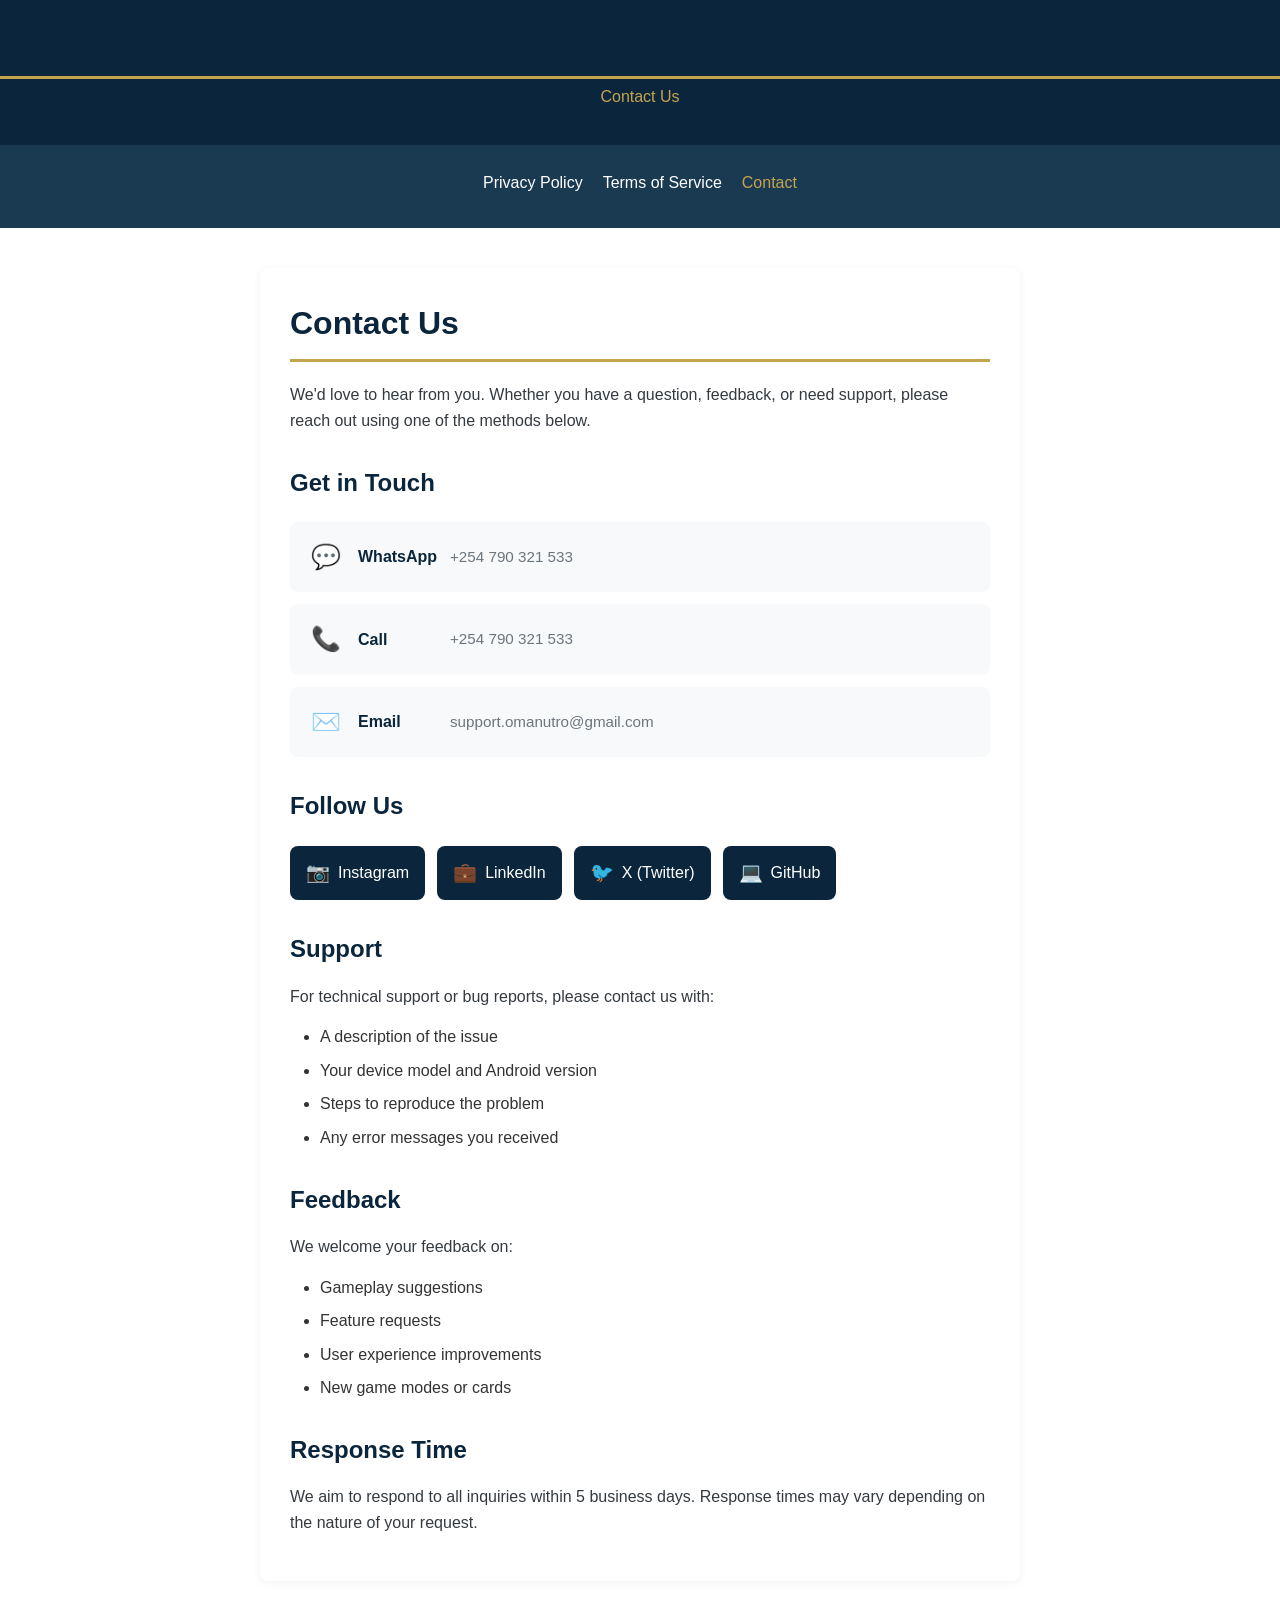
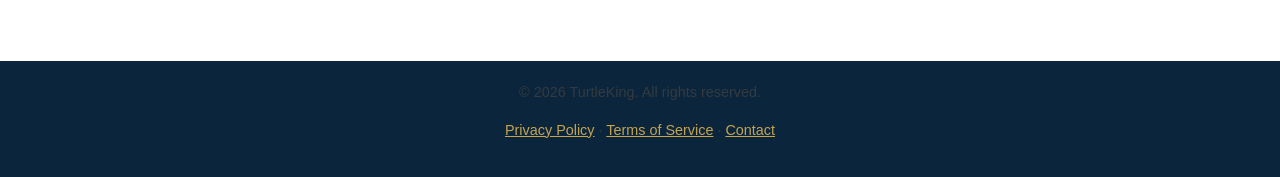
==== docs/legal/contact.html @ c4bdfeac "release: v1.3.1 legal compliance and Play Store preparation" ====
<!DOCTYPE html>
<html lang="en">
<head>
  <meta charset="UTF-8">
  <meta name="viewport" content="width=device-width, initial-scale=1.0">
  <title>Contact — TurtleKing</title>
  <link rel="stylesheet" href="css/style.css">
  <meta name="description" content="Contact TurtleKing — Get in touch with us.">
</head>
<body>
  <header class="header">
    <h1>TurtleKing</h1>
    <p class="subtitle">Contact Us</p>
  </header>

  <nav class="nav">
    <ul>
      <li><a href="privacy.html">Privacy Policy</a></li>
      <li><a href="terms.html">Terms of Service</a></li>
      <li><a href="contact.html" class="active">Contact</a></li>
    </ul>
  </nav>

  <main class="container">
    <article class="content">
      <h1>Contact Us</h1>

      <p>We'd love to hear from you. Whether you have a question, feedback, or need support, please reach out using one of the methods below.</p>

      <section>
        <h2>Get in Touch</h2>
        <div class="contact-links">
          <a href="https://wa.me/254790321533" class="contact-link" target="_blank" rel="noopener noreferrer">
            <span class="contact-icon">💬</span>
            <span class="contact-label">WhatsApp</span>
            <span class="contact-detail">+254 790 321 533</span>
          </a>
          
          <a href="tel:+254790321533" class="contact-link">
            <span class="contact-icon">📞</span>
            <span class="contact-label">Call</span>
            <span class="contact-detail">+254 790 321 533</span>
          </a>
          
          <a href="mailto:support.omanutro@gmail.com" class="contact-link">
            <span class="contact-icon">✉️</span>
            <span class="contact-label">Email</span>
            <span class="contact-detail">support.omanutro@gmail.com</span>
          </a>
        </div>
      </section>

      <section>
        <h2>Follow Us</h2>
        <div class="social-links">
          <a href="https://www.instagram.com/sxmplycaleb/" class="social-link" target="_blank" rel="noopener noreferrer">
            <span class="social-icon">📷</span>
            <span class="social-label">Instagram</span>
          </a>
          
          <a href="https://www.linkedin.com/in/caleb-ong-au-573219333" class="social-link" target="_blank" rel="noopener noreferrer">
            <span class="social-icon">💼</span>
            <span class="social-label">LinkedIn</span>
          </a>
          
          <a href="https://x.com/sxmplycaleb" class="social-link" target="_blank" rel="noopener noreferrer">
            <span class="social-icon">🐦</span>
            <span class="social-label">X (Twitter)</span>
          </a>
          
          <a href="https://github.com/sxmplycaleb" class="social-link" target="_blank" rel="noopener noreferrer">
            <span class="social-icon">💻</span>
            <span class="social-label">GitHub</span>
          </a>
        </div>
      </section>

      <section>
        <h2>Support</h2>
        <p>For technical support or bug reports, please contact us with:</p>
        <ul>
          <li>A description of the issue</li>
          <li>Your device model and Android version</li>
          <li>Steps to reproduce the problem</li>
          <li>Any error messages you received</li>
        </ul>
      </section>

      <section>
        <h2>Feedback</h2>
        <p>We welcome your feedback on:</p>
        <ul>
          <li>Gameplay suggestions</li>
          <li>Feature requests</li>
          <li>User experience improvements</li>
          <li>New game modes or cards</li>
        </ul>
      </section>

      <section>
        <h2>Response Time</h2>
        <p>We aim to respond to all inquiries within 5 business days. Response times may vary depending on the nature of your request.</p>
      </section>
    </article>
  </main>

  <footer class="footer">
    <p>&copy; 2026 TurtleKing. All rights reserved.</p>
    <p>
      <a href="privacy.html">Privacy Policy</a> · 
      <a href="terms.html">Terms of Service</a> · 
      <a href="contact.html">Contact</a>
    </p>
  </footer>
</body>
</html>
---- docs/legal/css/style.css ----
/* TurtleKing Legal Website Styles */
/* Color Palette: Navy (#0B263C), Gold (#C5A44E), White */

:root {
  --navy: #0B263C;
  --navy-light: #1a3a52;
  --gold: #C5A44E;
  --gold-light: #d4b96a;
  --white: #ffffff;
  --gray-100: #f8f9fa;
  --gray-200: #e9ecef;
  --gray-600: #6c757d;
  --gray-800: #343a40;
  --text-color: #333333;
  --link-color: #0B263C;
  --link-hover: #C5A44E;
}

* {
  box-sizing: border-box;
  margin: 0;
  padding: 0;
}

html {
  scroll-behavior: smooth;
}

body {
  font-family: -apple-system, BlinkMacSystemFont, 'Segoe UI', Roboto, 'Helvetica Neue', Arial, sans-serif;
  line-height: 1.6;
  color: var(--text-color);
  background-color: var(--white);
  font-size: 16px;
}

/* Header */
.header {
  background-color: var(--navy);
  color: var(--white);
  padding: 20px 0;
  text-align: center;
}

.header h1 {
  font-size: 1.8rem;
  font-weight: 700;
  margin-bottom: 5px;
}

.header .subtitle {
  color: var(--gold);
  font-size: 1rem;
  font-weight: 400;
}

/* Navigation */
.nav {
  background-color: var(--navy-light);
  padding: 10px 0;
  position: sticky;
  top: 0;
  z-index: 100;
}

.nav ul {
  list-style: none;
  display: flex;
  justify-content: center;
  gap: 20px;
  flex-wrap: wrap;
  padding: 0 20px;
}

.nav a {
  color: var(--white);
  text-decoration: none;
  font-weight: 500;
  transition: color 0.2s;
}

.nav a:hover,
.nav a.active {
  color: var(--gold);
}

/* Main Content */
.container {
  max-width: 800px;
  margin: 0 auto;
  padding: 40px 20px;
}

.content {
  background: var(--white);
  border-radius: 8px;
  padding: 30px;
  box-shadow: 0 2px 10px rgba(0, 0, 0, 0.05);
}

/* Typography */
h1 {
  font-size: 2rem;
  color: var(--navy);
  margin-bottom: 20px;
  border-bottom: 3px solid var(--gold);
  padding-bottom: 10px;
}

h2 {
  font-size: 1.5rem;
  color: var(--navy);
  margin: 30px 0 15px;
}

h3 {
  font-size: 1.2rem;
  color: var(--navy-light);
  margin: 20px 0 10px;
}

p {
  margin-bottom: 15px;
  color: var(--gray-800);
}

ul, ol {
  margin: 15px 0;
  padding-left: 30px;
}

li {
  margin-bottom: 8px;
}

/* Links */
a {
  color: var(--link-color);
  text-decoration: underline;
  transition: color 0.2s;
}

a:hover {
  color: var(--link-hover);
}

/* Contact Info */
.contact-info {
  background: var(--gray-100);
  padding: 20px;
  border-radius: 8px;
  margin: 20px 0;
}

.contact-info p {
  margin-bottom: 10px;
}

.contact-info strong {
  color: var(--navy);
}

/* Contact Links */
.contact-links {
  display: flex;
  flex-direction: column;
  gap: 12px;
  margin: 20px 0;
}

.contact-link {
  display: flex;
  align-items: center;
  gap: 12px;
  padding: 16px;
  background: var(--gray-100);
  border-radius: 8px;
  text-decoration: none;
  color: var(--text-color);
  transition: background-color 0.2s, transform 0.2s;
}

.contact-link:hover {
  background: var(--gray-200);
  transform: translateY(-2px);
}

.contact-icon {
  font-size: 1.5rem;
  width: 40px;
  text-align: center;
}

.contact-label {
  font-weight: 600;
  color: var(--navy);
  min-width: 80px;
}

.contact-detail {
  color: var(--gray-600);
  font-size: 0.95rem;
}

/* Social Links */
.social-links {
  display: flex;
  flex-wrap: wrap;
  gap: 12px;
  margin: 20px 0;
}

.social-link {
  display: flex;
  align-items: center;
  gap: 8px;
  padding: 12px 16px;
  background: var(--navy);
  color: var(--white);
  border-radius: 8px;
  text-decoration: none;
  transition: background-color 0.2s, transform 0.2s;
}

.social-link:hover {
  background: var(--navy-light);
  transform: translateY(-2px);
}

.social-icon {
  font-size: 1.2rem;
}

.social-label {
  font-weight: 500;
}

/* Footer */
.footer {
  background-color: var(--navy);
  color: var(--white);
  text-align: center;
  padding: 20px;
  margin-top: 40px;
  font-size: 0.9rem;
}

.footer a {
  color: var(--gold);
}

/* Responsive */
@media (max-width: 600px) {
  .container {
    padding: 20px 15px;
  }

  .content {
    padding: 20px;
  }

  h1 {
    font-size: 1.6rem;
  }

  h2 {
    font-size: 1.3rem;
  }

  .nav ul {
    gap: 15px;
  }

  .nav a {
    font-size: 0.9rem;
  }
}

/* Accessibility */
@media (prefers-reduced-motion: reduce) {
  html {
    scroll-behavior: auto;
  }
}

/* Print Styles */
@media print {
  .nav, .footer {
    display: none;
  }

  .content {
    box-shadow: none;
    padding: 0;
  }
}
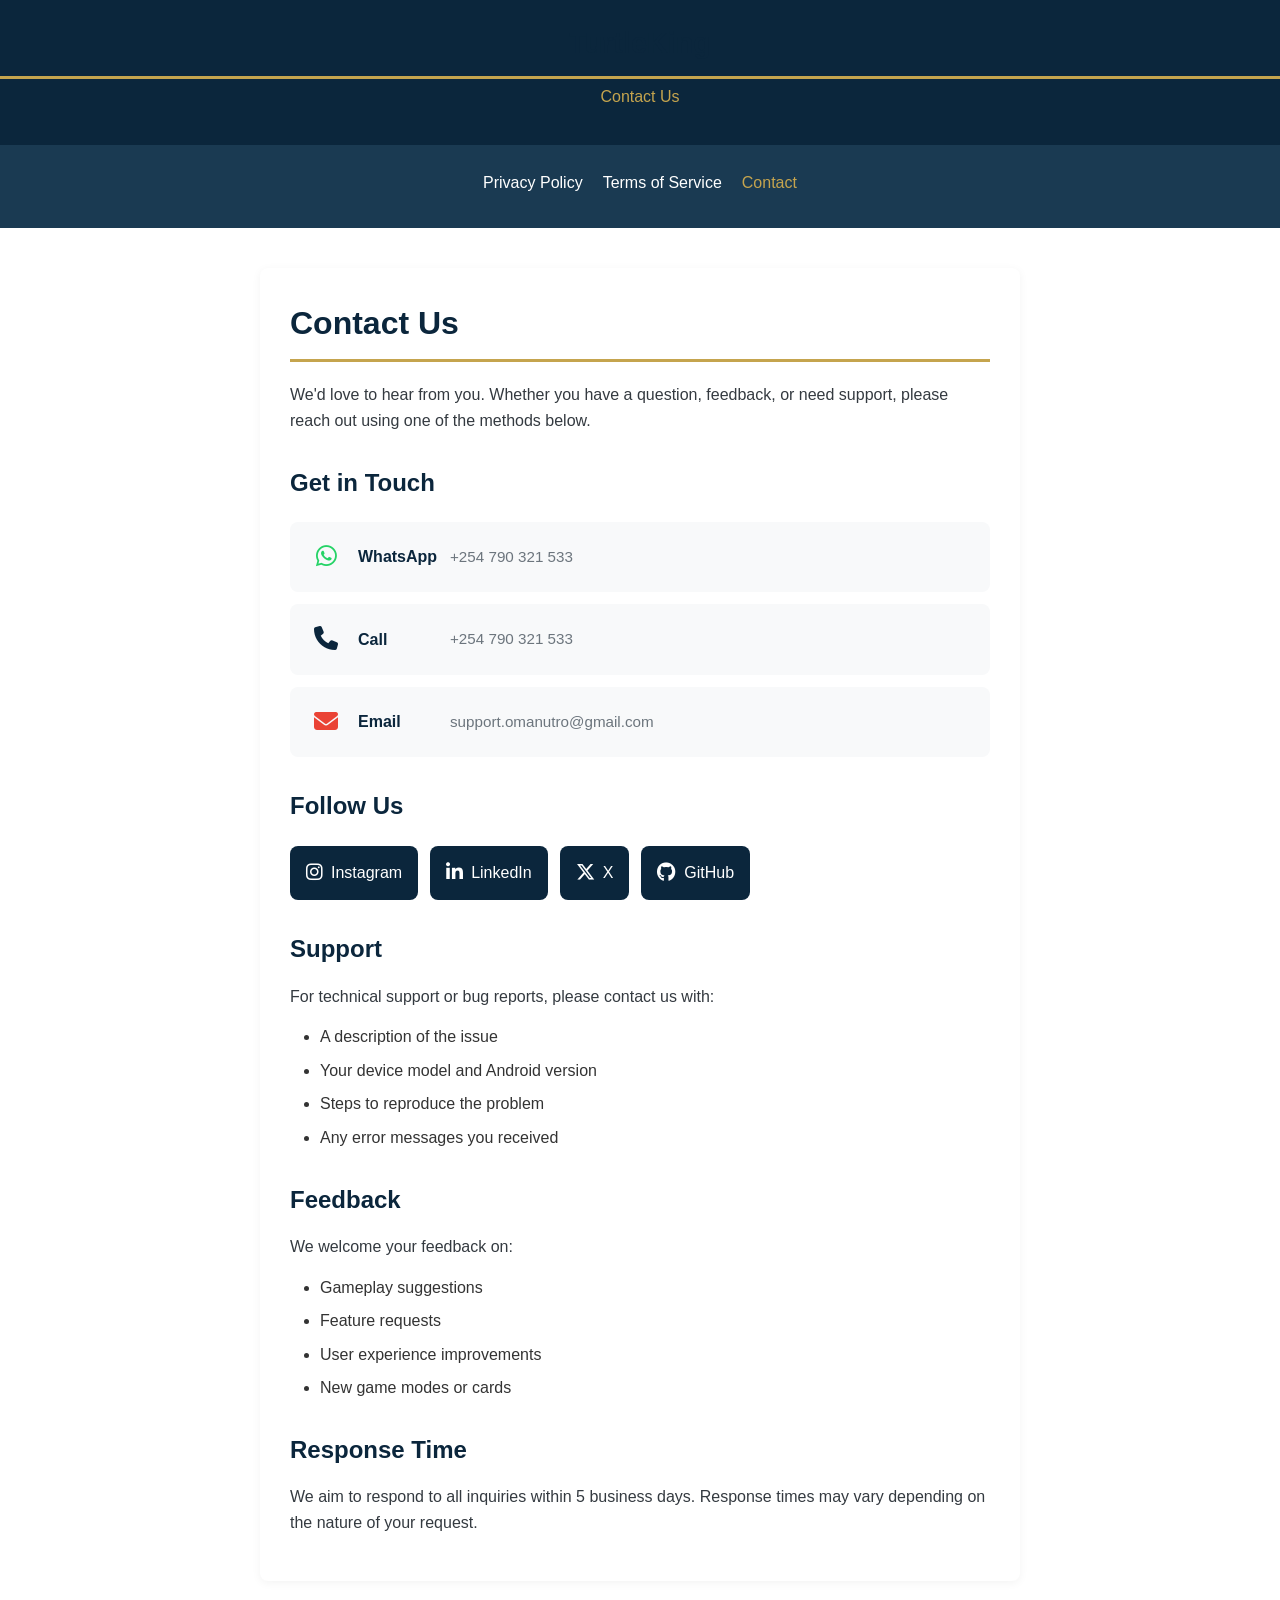
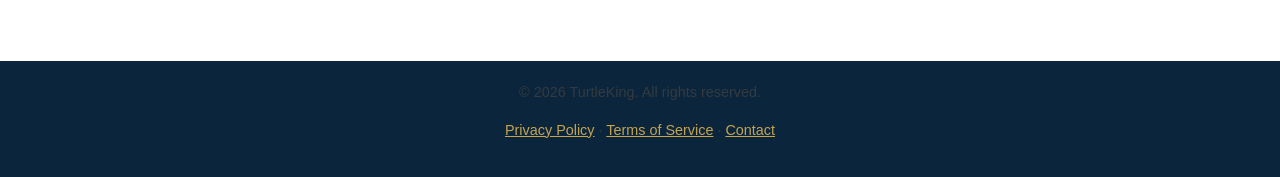
==== commit a11c0b18: "polish: contact page brand icons, copyright notice, fix settings test" ====
--- a/docs/legal/contact.html
+++ b/docs/legal/contact.html
@@ -5,6 +5,7 @@
   <meta name="viewport" content="width=device-width, initial-scale=1.0">
   <title>Contact — TurtleKing</title>
   <link rel="stylesheet" href="css/style.css">
+  <link rel="stylesheet" href="https://cdnjs.cloudflare.com/ajax/libs/font-awesome/6.5.1/css/all.min.css" integrity="sha512-DTOQO9RWCH3ppGqcWaEA1BIZOC6xxalwEsw9c2QQeAIftl+Vegovlnee1c9QX4TctnWMn13TZye+giMm8e2LwA==" crossorigin="anonymous" referrerpolicy="no-referrer" />
   <meta name="description" content="Contact TurtleKing — Get in touch with us.">
 </head>
 <body>
@@ -31,19 +32,19 @@
         <h2>Get in Touch</h2>
         <div class="contact-links">
           <a href="https://wa.me/254790321533" class="contact-link" target="_blank" rel="noopener noreferrer">
-            <span class="contact-icon">💬</span>
+            <span class="contact-icon" style="color: #25D366;"><i class="fab fa-whatsapp"></i></span>
             <span class="contact-label">WhatsApp</span>
             <span class="contact-detail">+254 790 321 533</span>
           </a>
           
           <a href="tel:+254790321533" class="contact-link">
-            <span class="contact-icon">📞</span>
+            <span class="contact-icon" style="color: #0B263C;"><i class="fas fa-phone"></i></span>
             <span class="contact-label">Call</span>
             <span class="contact-detail">+254 790 321 533</span>
           </a>
           
           <a href="mailto:support.omanutro@gmail.com" class="contact-link">
-            <span class="contact-icon">✉️</span>
+            <span class="contact-icon" style="color: #EA4335;"><i class="fas fa-envelope"></i></span>
             <span class="contact-label">Email</span>
             <span class="contact-detail">support.omanutro@gmail.com</span>
           </a>
@@ -54,22 +55,22 @@
         <h2>Follow Us</h2>
         <div class="social-links">
           <a href="https://www.instagram.com/sxmplycaleb/" class="social-link" target="_blank" rel="noopener noreferrer">
-            <span class="social-icon">📷</span>
+            <span class="social-icon" style="color: #fff;"><i class="fab fa-instagram"></i></span>
             <span class="social-label">Instagram</span>
           </a>
           
           <a href="https://www.linkedin.com/in/caleb-ong-au-573219333" class="social-link" target="_blank" rel="noopener noreferrer">
-            <span class="social-icon">💼</span>
+            <span class="social-icon" style="color: #fff;"><i class="fab fa-linkedin-in"></i></span>
             <span class="social-label">LinkedIn</span>
           </a>
           
           <a href="https://x.com/sxmplycaleb" class="social-link" target="_blank" rel="noopener noreferrer">
-            <span class="social-icon">🐦</span>
-            <span class="social-label">X (Twitter)</span>
+            <span class="social-icon" style="color: #fff;"><i class="fab fa-x-twitter"></i></span>
+            <span class="social-label">X</span>
           </a>
           
           <a href="https://github.com/sxmplycaleb" class="social-link" target="_blank" rel="noopener noreferrer">
-            <span class="social-icon">💻</span>
+            <span class="social-icon" style="color: #fff;"><i class="fab fa-github"></i></span>
             <span class="social-label">GitHub</span>
           </a>
         </div>
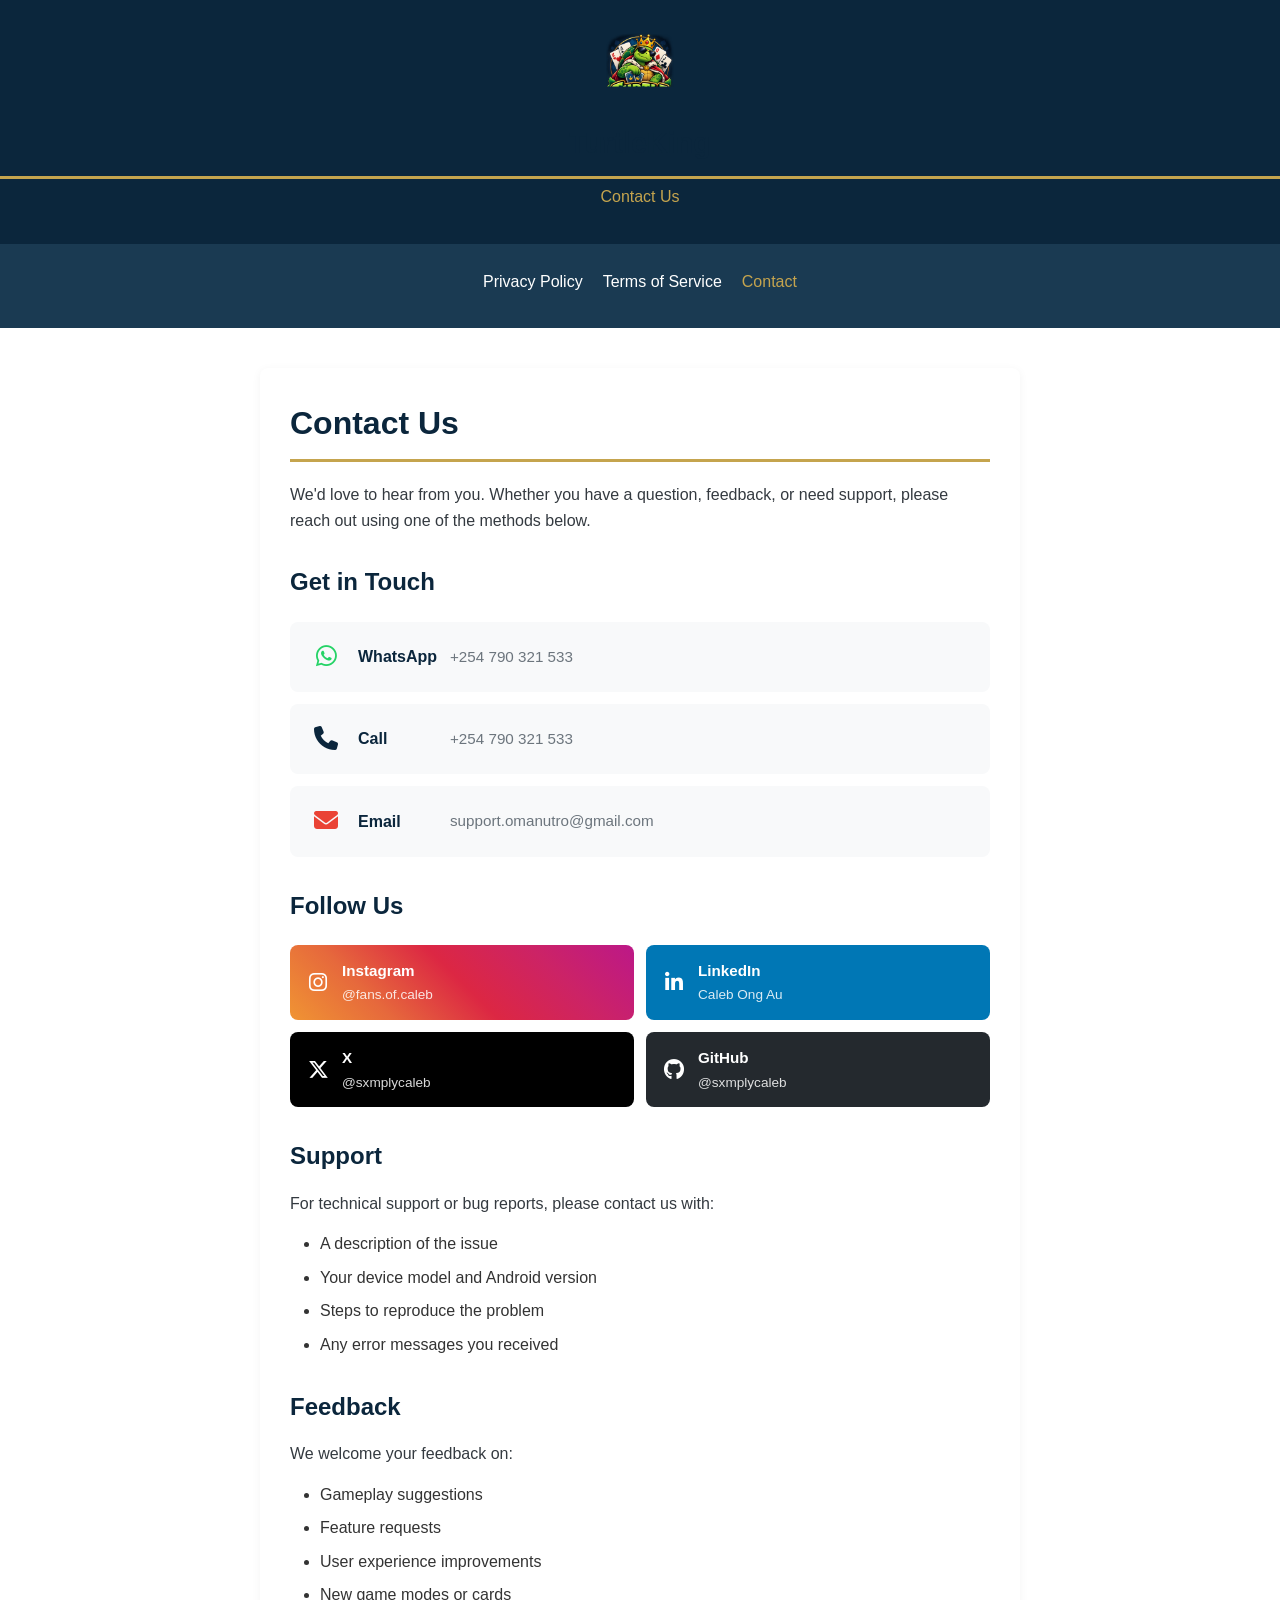
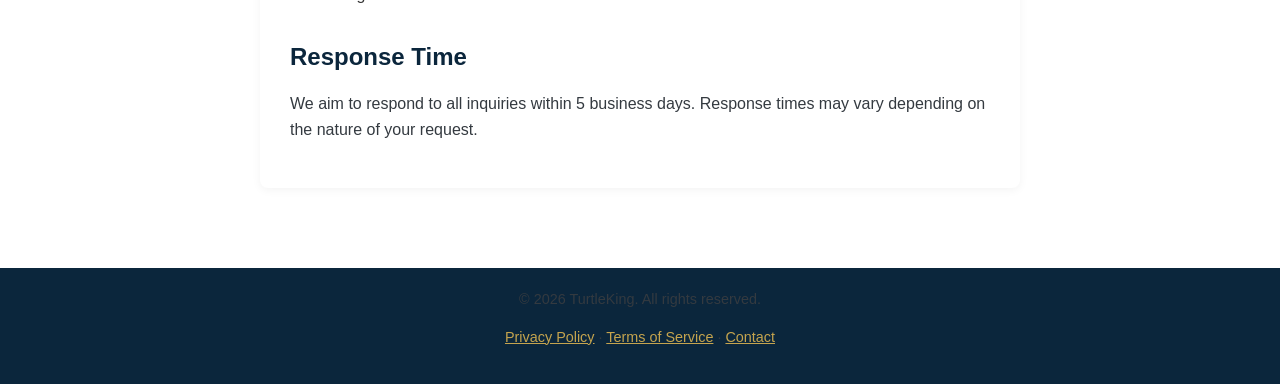
==== commit 17b9b729: "fix: broken legal links, contact page platform branding, version bump to v1.4.2" ====
--- a/docs/legal/contact.html
+++ b/docs/legal/contact.html
@@ -10,6 +10,7 @@
 </head>
 <body>
   <header class="header">
+    <img src="../../assets/branding/turtle_king_emblem.png" alt="TurtleKing Logo" class="header-logo">
     <h1>TurtleKing</h1>
     <p class="subtitle">Contact Us</p>
   </header>
@@ -31,20 +32,20 @@
       <section>
         <h2>Get in Touch</h2>
         <div class="contact-links">
-          <a href="https://wa.me/254790321533" class="contact-link" target="_blank" rel="noopener noreferrer">
-            <span class="contact-icon" style="color: #25D366;"><i class="fab fa-whatsapp"></i></span>
+          <a href="https://wa.me/254790321533" class="contact-link contact-link--whatsapp" target="_blank" rel="noopener noreferrer" aria-label="WhatsApp">
+            <span class="contact-icon"><i class="fab fa-whatsapp" aria-hidden="true"></i></span>
             <span class="contact-label">WhatsApp</span>
             <span class="contact-detail">+254 790 321 533</span>
           </a>
           
-          <a href="tel:+254790321533" class="contact-link">
-            <span class="contact-icon" style="color: #0B263C;"><i class="fas fa-phone"></i></span>
+          <a href="tel:+254790321533" class="contact-link contact-link--phone" aria-label="Call">
+            <span class="contact-icon"><i class="fas fa-phone" aria-hidden="true"></i></span>
             <span class="contact-label">Call</span>
             <span class="contact-detail">+254 790 321 533</span>
           </a>
           
-          <a href="mailto:support.omanutro@gmail.com" class="contact-link">
-            <span class="contact-icon" style="color: #EA4335;"><i class="fas fa-envelope"></i></span>
+          <a href="mailto:support.omanutro@gmail.com" class="contact-link contact-link--email" aria-label="Email">
+            <span class="contact-icon"><i class="fas fa-envelope" aria-hidden="true"></i></span>
             <span class="contact-label">Email</span>
             <span class="contact-detail">support.omanutro@gmail.com</span>
           </a>
@@ -54,24 +55,36 @@
       <section>
         <h2>Follow Us</h2>
         <div class="social-links">
-          <a href="https://www.instagram.com/sxmplycaleb/" class="social-link" target="_blank" rel="noopener noreferrer">
-            <span class="social-icon" style="color: #fff;"><i class="fab fa-instagram"></i></span>
-            <span class="social-label">Instagram</span>
+          <a href="https://www.instagram.com/fans.of.caleb/" class="social-link social-link--instagram" target="_blank" rel="noopener noreferrer" aria-label="Instagram">
+            <span class="social-icon"><i class="fab fa-instagram" aria-hidden="true"></i></span>
+            <span class="social-info">
+              <span class="social-label">Instagram</span>
+              <span class="social-handle">@fans.of.caleb</span>
+            </span>
           </a>
           
-          <a href="https://www.linkedin.com/in/caleb-ong-au-573219333" class="social-link" target="_blank" rel="noopener noreferrer">
-            <span class="social-icon" style="color: #fff;"><i class="fab fa-linkedin-in"></i></span>
-            <span class="social-label">LinkedIn</span>
+          <a href="https://www.linkedin.com/in/caleb-ong-au-573219333" class="social-link social-link--linkedin" target="_blank" rel="noopener noreferrer" aria-label="LinkedIn">
+            <span class="social-icon"><i class="fab fa-linkedin-in" aria-hidden="true"></i></span>
+            <span class="social-info">
+              <span class="social-label">LinkedIn</span>
+              <span class="social-handle">Caleb Ong Au</span>
+            </span>
           </a>
           
-          <a href="https://x.com/sxmplycaleb" class="social-link" target="_blank" rel="noopener noreferrer">
-            <span class="social-icon" style="color: #fff;"><i class="fab fa-x-twitter"></i></span>
-            <span class="social-label">X</span>
+          <a href="https://x.com/sxmplycaleb" class="social-link social-link--x" target="_blank" rel="noopener noreferrer" aria-label="X">
+            <span class="social-icon"><i class="fab fa-x-twitter" aria-hidden="true"></i></span>
+            <span class="social-info">
+              <span class="social-label">X</span>
+              <span class="social-handle">@sxmplycaleb</span>
+            </span>
           </a>
           
-          <a href="https://github.com/sxmplycaleb" class="social-link" target="_blank" rel="noopener noreferrer">
-            <span class="social-icon" style="color: #fff;"><i class="fab fa-github"></i></span>
-            <span class="social-label">GitHub</span>
+          <a href="https://github.com/sxmplycaleb" class="social-link social-link--github" target="_blank" rel="noopener noreferrer" aria-label="GitHub">
+            <span class="social-icon"><i class="fab fa-github" aria-hidden="true"></i></span>
+            <span class="social-info">
+              <span class="social-label">GitHub</span>
+              <span class="social-handle">@sxmplycaleb</span>
+            </span>
           </a>
         </div>
       </section>
--- a/docs/legal/css/style.css
+++ b/docs/legal/css/style.css
@@ -42,6 +42,13 @@
   text-align: center;
 }
 
+.header-logo {
+  width: 80px;
+  height: 80px;
+  object-fit: contain;
+  margin-bottom: 12px;
+}
+
 .header h1 {
   font-size: 1.8rem;
   font-weight: 700;
@@ -191,6 +198,11 @@
   text-align: center;
 }
 
+/* Platform-specific contact icon colors */
+.contact-link--whatsapp .contact-icon { color: #25D366; }
+.contact-link--phone .contact-icon { color: var(--navy); }
+.contact-link--email .contact-icon { color: #EA4335; }
+
 .contact-label {
   font-weight: 600;
   color: var(--navy);
@@ -205,7 +217,7 @@
 /* Social Links */
 .social-links {
   display: flex;
-  flex-wrap: wrap;
+  flex-direction: column;
   gap: 12px;
   margin: 20px 0;
 }
@@ -213,26 +225,61 @@
 .social-link {
   display: flex;
   align-items: center;
-  gap: 8px;
-  padding: 12px 16px;
-  background: var(--navy);
-  color: var(--white);
+  gap: 12px;
+  padding: 14px 16px;
   border-radius: 8px;
   text-decoration: none;
   transition: background-color 0.2s, transform 0.2s;
+  min-height: 52px;
 }
 
 .social-link:hover {
-  background: var(--navy-light);
   transform: translateY(-2px);
+  filter: brightness(1.1);
+}
+
+/* Platform-specific social link branding */
+.social-link--instagram {
+  background: linear-gradient(45deg, #f09433, #e6683c, #dc2743, #cc2366, #bc1888);
+  color: var(--white);
+}
+
+.social-link--linkedin {
+  background: #0077B5;
+  color: var(--white);
+}
+
+.social-link--x {
+  background: #000000;
+  color: var(--white);
+}
+
+.social-link--github {
+  background: #24292e;
+  color: var(--white);
 }
 
 .social-icon {
-  font-size: 1.2rem;
+  font-size: 1.3rem;
+  width: 24px;
+  text-align: center;
+  flex-shrink: 0;
+}
+
+.social-info {
+  display: flex;
+  flex-direction: column;
+  gap: 1px;
 }
 
 .social-label {
-  font-weight: 500;
+  font-weight: 600;
+  font-size: 0.95rem;
+}
+
+.social-handle {
+  font-size: 0.85rem;
+  opacity: 0.85;
 }
 
 /* Footer */
@@ -250,6 +297,14 @@
 }
 
 /* Responsive */
+@media (min-width: 640px) {
+  .social-links {
+    display: grid;
+    grid-template-columns: 1fr 1fr;
+    gap: 12px;
+  }
+}
+
 @media (max-width: 600px) {
   .container {
     padding: 20px 15px;
